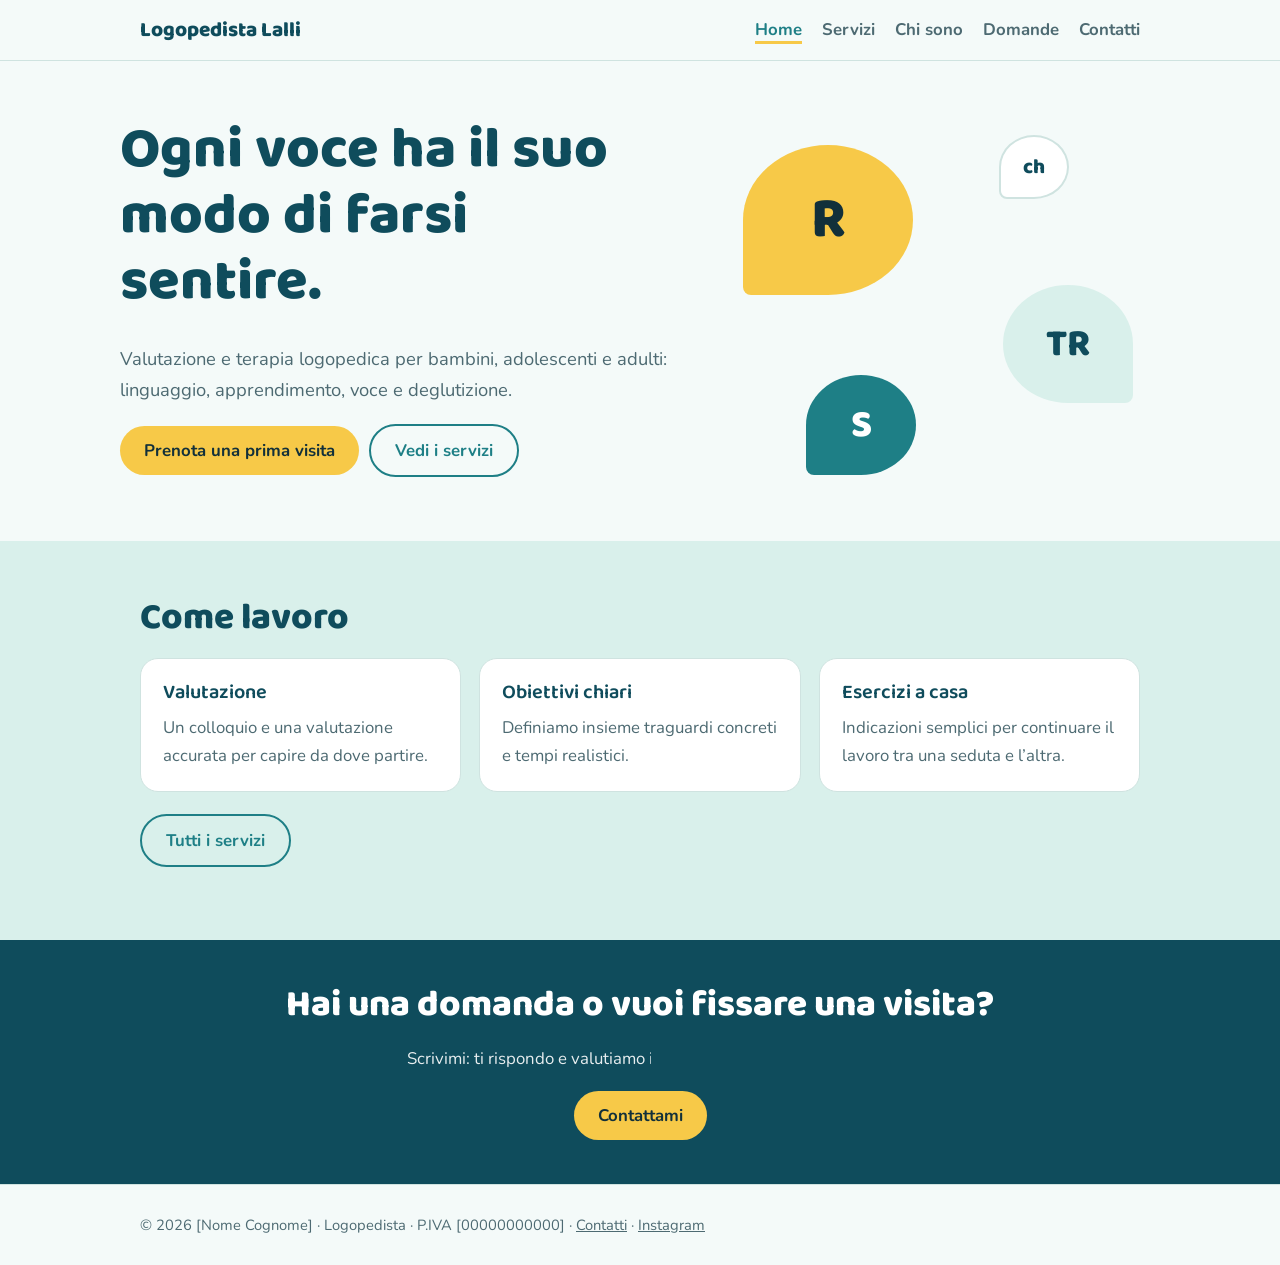
==== index.html @ b31ea527 "Add files via upload" ====
<!DOCTYPE html>
<html lang="it">
<head>
<meta charset="utf-8">
<meta name="viewport" content="width=device-width, initial-scale=1, viewport-fit=cover">
<title>Home · Logopedista Lalli</title>
<meta name="description" content="Studio di logopedia per bambini e adulti.">
<link rel="stylesheet" href="https://fonts.googleapis.com/css2?family=Baloo+2:wght@600;800&family=Nunito:wght@400;600;700&display=swap">
<link rel="stylesheet" href="style.css">
</head>
<body>
<header>
  <div class="wrap">
    <nav aria-label="Principale">
      <a class="logo" href="index.html">Logopedista Lalli</a>
      <button class="menu" id="menuBtn" aria-expanded="false" aria-controls="menu">Menu</button>
      <ul id="menu"><li><a href="index.html" class="active" aria-current="page">Home</a></li><li><a href="servizi.html">Servizi</a></li><li><a href="chi-sono.html">Chi sono</a></li><li><a href="faq.html">Domande</a></li><li><a href="contatti.html">Contatti</a></li></ul>
    </nav>
  </div>
</header>
<main>
<div class="wrap hero">
  <div>
    <h1>Ogni voce ha il suo modo di farsi sentire.</h1>
    <p class="lead">Valutazione e terapia logopedica per bambini, adolescenti e adulti: linguaggio, apprendimento, voce e deglutizione.</p>
    <p><a class="btn" href="contatti.html">Prenota una prima visita</a><a class="btn ghost" href="servizi.html">Vedi i servizi</a></p>
  </div>
  <div class="bubbles" aria-hidden="true"><div class="b b1">R</div><div class="b b2">TR</div><div class="b b3">S</div><div class="b b4">ch</div></div>
</div>
<section class="alt"><div class="wrap">
  <h2>Come lavoro</h2>
  <div class="grid">
    <article class="card"><h3>Valutazione</h3><p>Un colloquio e una valutazione accurata per capire da dove partire.</p></article>
    <article class="card"><h3>Obiettivi chiari</h3><p>Definiamo insieme traguardi concreti e tempi realistici.</p></article>
    <article class="card"><h3>Esercizi a casa</h3><p>Indicazioni semplici per continuare il lavoro tra una seduta e l’altra.</p></article>
  </div>
  <p style="margin-top:22px"><a class="btn ghost" style="margin-left:0" href="servizi.html">Tutti i servizi</a></p>
</div></section>
<section class="cta-band"><div class="wrap"><h2>Hai una domanda o vuoi fissare una visita?</h2><p>Scrivimi: ti rispondo e valutiamo insieme il percorso più adatto.</p><a class="btn" href="contatti.html">Contattami</a></div></section>
</main>
<footer><div class="wrap">© <span id="y"></span> [Nome Cognome] · Logopedista · P.IVA [00000000000] · <a href="contatti.html">Contatti</a> · <a href="https://www.instagram.com/logopedistalalli/" target="_blank" rel="noopener">Instagram</a></div></footer>
<script src="script.js" defer></script>
</body>
</html>
---- style.css ----
:root{
  --bg:#F4FAF9; --surface:#FFFFFF; --ink:#12303A; --muted:#4D6A72;
  --teal:#1E7F86; --teal-d:#0F4C5C; --sun:#F7C948; --mint:#D9F0EB; --line:#CFE3E0;
  --head:"Baloo 2","Trebuchet MS",sans-serif; --body:"Nunito","Segoe UI",sans-serif;
  box-sizing:border-box; padding-top:env(safe-area-inset-top,0px); padding-bottom:env(safe-area-inset-bottom,0px);
}
@media (prefers-color-scheme:dark){
  :root:not([data-theme="light"]){--bg:#0D2228;--surface:#143039;--ink:#E8F4F2;--muted:#9FBDC0;--teal:#5CC4C9;--teal-d:#E8F4F2;--mint:#17414A;--line:#245059}
}
:root[data-theme="dark"]{--bg:#0D2228;--surface:#143039;--ink:#E8F4F2;--muted:#9FBDC0;--teal:#5CC4C9;--teal-d:#E8F4F2;--mint:#17414A;--line:#245059}
*{box-sizing:border-box}
html{scroll-behavior:smooth;scroll-padding-top:70px}
body{margin:0;background:var(--bg);color:var(--ink);font:400 1.05rem/1.65 var(--body)}
a{color:inherit}
:focus-visible{outline:3px solid var(--sun);outline-offset:3px}
.wrap{max-width:1040px;margin:0 auto;padding:0 20px}
header{position:sticky;top:0;z-index:5;background:var(--bg);border-bottom:1px solid var(--line)}
nav{display:flex;align-items:center;justify-content:space-between;gap:12px;min-height:60px}
.logo{font:800 1.3rem var(--head);text-decoration:none;color:var(--teal-d)}
nav ul{display:flex;gap:20px;list-style:none;margin:0;padding:0}
nav ul a{text-decoration:none;font-weight:700;color:var(--muted)}
nav ul a:hover{color:var(--teal)}
.menu{display:none;background:none;border:2px solid var(--line);border-radius:10px;color:var(--ink);padding:6px 12px;font:700 .95rem var(--body)}
.hero{padding:56px 0 48px;display:grid;grid-template-columns:1.1fr .9fr;gap:32px;align-items:center}
h1,h2,h3{font-family:var(--head);line-height:1.15;color:var(--teal-d);margin:0 0 .5em}
h1{font-size:clamp(2.2rem,5.5vw,3.6rem);font-weight:800}
h2{font-size:clamp(1.7rem,3.5vw,2.3rem);font-weight:800}
h3{font-size:1.25rem;font-weight:600}
.lead{color:var(--muted);font-size:1.15rem;max-width:34em}
.btn{display:inline-block;background:var(--sun);color:#12303A;font:700 1.05rem var(--body);padding:13px 24px;border-radius:999px;text-decoration:none;border:0;cursor:pointer}
.btn:hover{filter:brightness(.95)}
.btn.ghost{background:transparent;border:2px solid var(--teal);color:var(--teal);margin-left:10px}
.bubbles{position:relative;height:340px}
.b{position:absolute;display:grid;place-items:center;font:800 2.4rem var(--head);border-radius:50% 50% 50% 8px;color:var(--teal-d)}
.b1{width:170px;height:150px;background:var(--sun);top:10px;left:8%;color:#12303A;font-size:3.6rem;animation:pop .7s ease-out both}
.b2{width:130px;height:118px;background:var(--mint);top:150px;right:6%;border-radius:50% 50% 8px 50%}
.b3{width:110px;height:100px;background:var(--teal);color:#fff;bottom:0;left:22%}
.b4{width:70px;height:64px;background:var(--surface);border:2px solid var(--line);top:0;right:20%;font-size:1.3rem}
@keyframes pop{from{transform:scale(.4);opacity:0}to{transform:none;opacity:1}}
section{padding:56px 0}
.alt{background:var(--mint)}
.grid{display:grid;grid-template-columns:repeat(auto-fit,minmax(240px,1fr));gap:18px}
.card{background:var(--surface);border:1px solid var(--line);border-radius:18px;padding:22px}
.card p{margin:0;color:var(--muted)}
.about{display:grid;grid-template-columns:.8fr 1.2fr;gap:36px;align-items:center}
.photo{aspect-ratio:1;border-radius:24px;background:var(--surface);border:2px dashed var(--teal);display:grid;place-items:center;text-align:center;color:var(--muted);padding:20px}
details{background:var(--surface);border:1px solid var(--line);border-radius:14px;padding:14px 18px;margin-bottom:10px}
summary{cursor:pointer;font-weight:700}
details p{margin:.6em 0 0;color:var(--muted)}
.contact{display:grid;grid-template-columns:1fr 1fr;gap:36px}
form{display:grid;gap:12px}
label{font-weight:700;font-size:.95rem}
input,textarea,select{width:100%;font:inherit;color:var(--ink);background:var(--surface);border:2px solid var(--line);border-radius:12px;padding:11px 14px}
textarea{min-height:120px;resize:vertical}
.info p{margin:.2em 0 1em}
#msg{font-weight:700;color:var(--teal)}
footer{padding:28px 0;border-top:1px solid var(--line);color:var(--muted);font-size:.92rem}
@media (max-width:760px){
  .hero,.about,.contact{grid-template-columns:1fr}
  .bubbles{height:260px;order:-1}
  .menu{display:block}
  nav ul{display:none;position:absolute;top:60px;left:0;right:0;flex-direction:column;background:var(--bg);padding:14px 20px;border-bottom:1px solid var(--line)}
  nav ul.open{display:flex}
  .btn.ghost{margin:10px 0 0}
}
@media (prefers-reduced-motion:reduce){*{animation:none!important;scroll-behavior:auto!important}}

/* ---- Multipagina ---- */
nav ul a.active{color:var(--teal);border-bottom:3px solid var(--sun)}
.page-head{padding:48px 0 28px}
.page-head p{color:var(--muted);font-size:1.15rem;max-width:36em;margin:0}
.cta-band{background:var(--teal-d);color:#fff;text-align:center;padding:44px 0}
.cta-band h2{color:#fff}
.cta-band p{margin:0 0 18px;opacity:.9}
@media (prefers-color-scheme:dark){:root:not([data-theme="light"]) .cta-band{background:var(--mint)}:root:not([data-theme="light"]) .cta-band h2,:root:not([data-theme="light"]) .cta-band p{color:var(--ink)}}
.service{display:grid;grid-template-columns:200px 1fr;gap:24px;padding:26px 0;border-bottom:1px solid var(--line)}
.service:last-of-type{border-bottom:0}
.service h2{font-size:1.5rem;margin:0}
.service ul{margin:.6em 0 0;padding-left:1.2em;color:var(--muted)}
@media (max-width:760px){.service{grid-template-columns:1fr;gap:8px}}
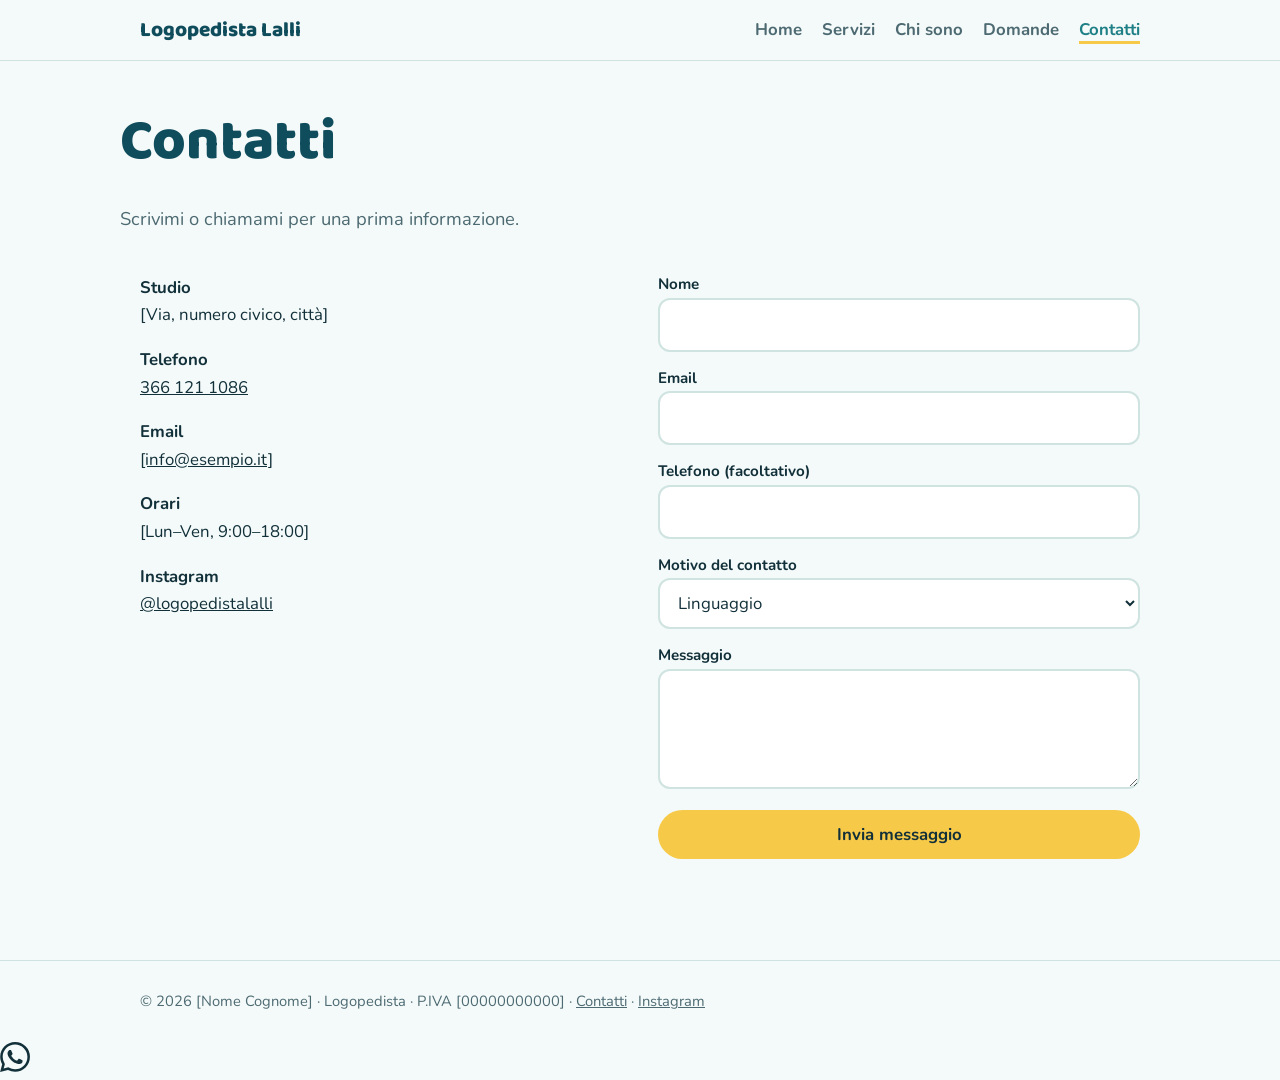
==== commit d11b7c2e: "Update index.html" ====
--- a/index.html
+++ b/index.html
@@ -3,8 +3,8 @@
 <head>
 <meta charset="utf-8">
 <meta name="viewport" content="width=device-width, initial-scale=1, viewport-fit=cover">
-<title>Home · Logopedista Lalli</title>
-<meta name="description" content="Studio di logopedia per bambini e adulti.">
+<title>Contatti · Logopedista Lalli</title>
+<meta name="description" content="Come contattare lo studio di logopedia.">
 <link rel="stylesheet" href="https://fonts.googleapis.com/css2?family=Baloo+2:wght@600;800&family=Nunito:wght@400;600;700&display=swap">
 <link rel="stylesheet" href="style.css">
 </head>
@@ -14,31 +14,38 @@
     <nav aria-label="Principale">
       <a class="logo" href="index.html">Logopedista Lalli</a>
       <button class="menu" id="menuBtn" aria-expanded="false" aria-controls="menu">Menu</button>
-      <ul id="menu"><li><a href="index.html" class="active" aria-current="page">Home</a></li><li><a href="servizi.html">Servizi</a></li><li><a href="chi-sono.html">Chi sono</a></li><li><a href="faq.html">Domande</a></li><li><a href="contatti.html">Contatti</a></li></ul>
+      <ul id="menu"><li><a href="index.html">Home</a></li><li><a href="servizi.html">Servizi</a></li><li><a href="chi-sono.html">Chi sono</a></li><li><a href="faq.html">Domande</a></li><li><a href="contatti.html" class="active" aria-current="page">Contatti</a></li></ul>
     </nav>
   </div>
 </header>
 <main>
-<div class="wrap hero">
-  <div>
-    <h1>Ogni voce ha il suo modo di farsi sentire.</h1>
-    <p class="lead">Valutazione e terapia logopedica per bambini, adolescenti e adulti: linguaggio, apprendimento, voce e deglutizione.</p>
-    <p><a class="btn" href="contatti.html">Prenota una prima visita</a><a class="btn ghost" href="servizi.html">Vedi i servizi</a></p>
+<div class="wrap page-head"><h1>Contatti</h1><p>Scrivimi o chiamami per una prima informazione.</p></div>
+<section style="padding-top:8px"><div class="wrap contact">
+  <div class="info">
+    <p><strong>Studio</strong><br>[Via, numero civico, città]</p>
+    <p><strong>Telefono</strong><br><a href="tel:+393661211086">366 121 1086</a></p>
+    <p><strong>Email</strong><br><a href="mailto:info@esempio.it">[info@esempio.it]</a></p>
+    <p><strong>Orari</strong><br>[Lun–Ven, 9:00–18:00]</p>
+    <p><strong>Instagram</strong><br><a href="https://www.instagram.com/logopedistalalli/" target="_blank" rel="noopener">@logopedistalalli</a></p>
   </div>
-  <div class="bubbles" aria-hidden="true"><div class="b b1">R</div><div class="b b2">TR</div><div class="b b3">S</div><div class="b b4">ch</div></div>
-</div>
-<section class="alt"><div class="wrap">
-  <h2>Come lavoro</h2>
-  <div class="grid">
-    <article class="card"><h3>Valutazione</h3><p>Un colloquio e una valutazione accurata per capire da dove partire.</p></article>
-    <article class="card"><h3>Obiettivi chiari</h3><p>Definiamo insieme traguardi concreti e tempi realistici.</p></article>
-    <article class="card"><h3>Esercizi a casa</h3><p>Indicazioni semplici per continuare il lavoro tra una seduta e l’altra.</p></article>
-  </div>
-  <p style="margin-top:22px"><a class="btn ghost" style="margin-left:0" href="servizi.html">Tutti i servizi</a></p>
+  <form id="form" action="https://formsubmit.co/ajax/info@esempio.it" method="POST" novalidate>
+    <input type="hidden" name="_subject" value="Nuovo messaggio dal sito">
+    <input type="hidden" name="_captcha" value="false">
+    <input type="hidden" name="_template" value="table">
+    <input type="text" name="_honey" style="display:none" tabindex="-1" autocomplete="off">
+    <div><label for="nome">Nome</label><input id="nome" name="nome" required autocomplete="name"></div>
+    <div><label for="mail">Email</label><input id="mail" name="email" type="email" required autocomplete="email"></div>
+    <div><label for="telefono">Telefono (facoltativo)</label><input id="telefono" name="telefono" type="tel" autocomplete="tel"></div>
+    <div><label for="tema">Motivo del contatto</label><select id="tema" name="motivo"><option>Linguaggio</option><option>Apprendimento</option><option>Voce</option><option>Deglutizione</option><option>Altro</option></select></div>
+    <div><label for="testo">Messaggio</label><textarea id="testo" name="messaggio" required></textarea></div>
+    <button class="btn" type="submit">Invia messaggio</button>
+    <p id="msg" role="status"></p>
+  </form>
 </div></section>
-<section class="cta-band"><div class="wrap"><h2>Hai una domanda o vuoi fissare una visita?</h2><p>Scrivimi: ti rispondo e valutiamo insieme il percorso più adatto.</p><a class="btn" href="contatti.html">Contattami</a></div></section>
+
 </main>
 <footer><div class="wrap">© <span id="y"></span> [Nome Cognome] · Logopedista · P.IVA [00000000000] · <a href="contatti.html">Contatti</a> · <a href="https://www.instagram.com/logopedistalalli/" target="_blank" rel="noopener">Instagram</a></div></footer>
+<a class="wa-float" href="https://wa.me/393661211086?text=Buongiorno%2C%20vorrei%20avere%20informazioni%20e%20fissare%20una%20prima%20visita%20logopedica.%20Grazie." target="_blank" rel="noopener" aria-label="Scrivimi su WhatsApp"><svg viewBox="0 0 24 24" width="30" height="30" aria-hidden="true" fill="currentColor"><path d="M17.472 14.382c-.297-.149-1.758-.867-2.03-.967-.273-.099-.471-.148-.67.15-.197.297-.767.966-.94 1.164-.173.199-.347.223-.644.075-.297-.15-1.255-.463-2.39-1.475-.883-.788-1.48-1.761-1.653-2.059-.173-.297-.018-.458.13-.606.134-.133.298-.347.446-.52.149-.174.198-.298.298-.497.099-.198.05-.371-.025-.52-.075-.149-.669-1.612-.916-2.207-.242-.579-.487-.5-.669-.51-.173-.008-.371-.01-.57-.01-.198 0-.52.074-.792.372-.272.297-1.04 1.016-1.04 2.479 0 1.462 1.065 2.875 1.213 3.074.149.198 2.096 3.2 5.077 4.487.709.306 1.262.489 1.694.625.712.227 1.36.195 1.871.118.571-.085 1.758-.719 2.006-1.413.248-.694.248-1.289.173-1.413-.074-.124-.272-.198-.57-.347m-5.421 7.403h-.004a9.87 9.87 0 01-5.031-1.378l-.361-.214-3.741.982.998-3.648-.235-.374a9.86 9.86 0 01-1.51-5.26c.001-5.45 4.436-9.884 9.888-9.884 2.64 0 5.122 1.03 6.988 2.898a9.825 9.825 0 012.893 6.994c-.003 5.45-4.437 9.884-9.885 9.884m8.413-18.297A11.815 11.815 0 0012.05 0C5.495 0 .16 5.335.157 11.892c0 2.096.547 4.142 1.588 5.945L.057 24l6.305-1.654a11.882 11.882 0 005.683 1.448h.005c6.554 0 11.89-5.335 11.893-11.893a11.821 11.821 0 00-3.48-8.413Z"/></svg></a>
 <script src="script.js" defer></script>
 </body>
 </html>
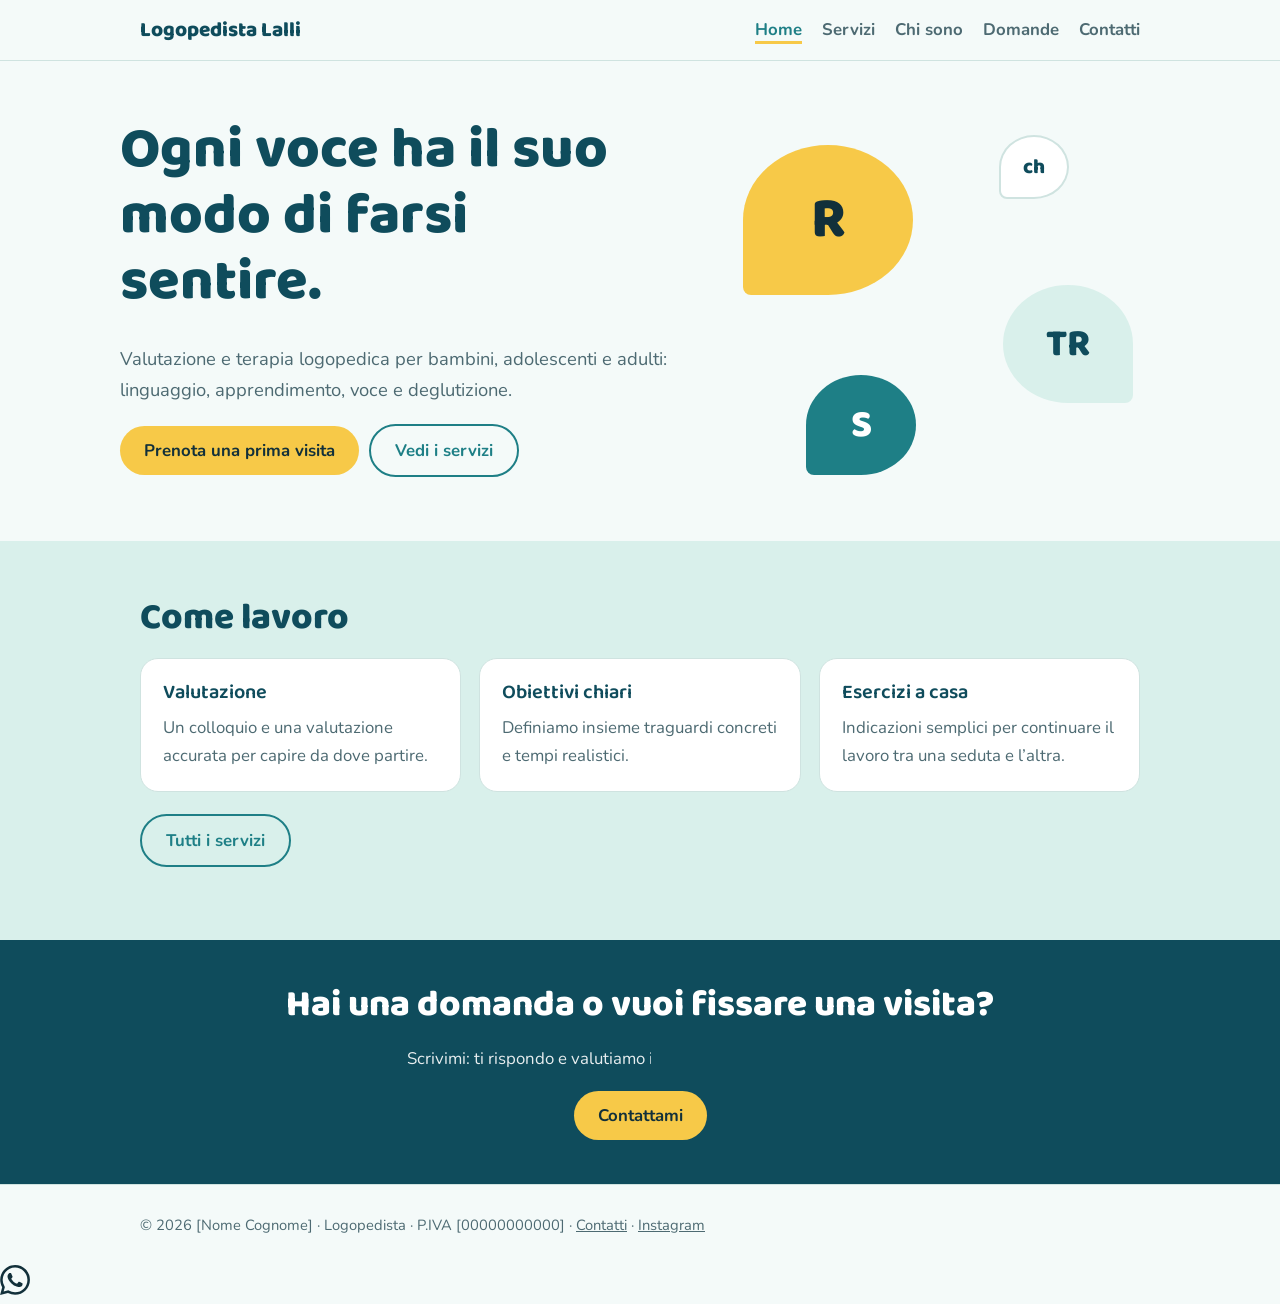
==== commit 9bbbcea2: "Update index.html" ====
--- a/index.html
+++ b/index.html
@@ -3,8 +3,8 @@
 <head>
 <meta charset="utf-8">
 <meta name="viewport" content="width=device-width, initial-scale=1, viewport-fit=cover">
-<title>Contatti · Logopedista Lalli</title>
-<meta name="description" content="Come contattare lo studio di logopedia.">
+<title>Home · Logopedista Lalli</title>
+<meta name="description" content="Studio di logopedia per bambini e adulti.">
 <link rel="stylesheet" href="https://fonts.googleapis.com/css2?family=Baloo+2:wght@600;800&family=Nunito:wght@400;600;700&display=swap">
 <link rel="stylesheet" href="style.css">
 </head>
@@ -14,35 +14,29 @@
     <nav aria-label="Principale">
       <a class="logo" href="index.html">Logopedista Lalli</a>
       <button class="menu" id="menuBtn" aria-expanded="false" aria-controls="menu">Menu</button>
-      <ul id="menu"><li><a href="index.html">Home</a></li><li><a href="servizi.html">Servizi</a></li><li><a href="chi-sono.html">Chi sono</a></li><li><a href="faq.html">Domande</a></li><li><a href="contatti.html" class="active" aria-current="page">Contatti</a></li></ul>
+      <ul id="menu"><li><a href="index.html" class="active" aria-current="page">Home</a></li><li><a href="servizi.html">Servizi</a></li><li><a href="chi-sono.html">Chi sono</a></li><li><a href="faq.html">Domande</a></li><li><a href="contatti.html">Contatti</a></li></ul>
     </nav>
   </div>
 </header>
 <main>
-<div class="wrap page-head"><h1>Contatti</h1><p>Scrivimi o chiamami per una prima informazione.</p></div>
-<section style="padding-top:8px"><div class="wrap contact">
-  <div class="info">
-    <p><strong>Studio</strong><br>[Via, numero civico, città]</p>
-    <p><strong>Telefono</strong><br><a href="tel:+393661211086">366 121 1086</a></p>
-    <p><strong>Email</strong><br><a href="mailto:info@esempio.it">[info@esempio.it]</a></p>
-    <p><strong>Orari</strong><br>[Lun–Ven, 9:00–18:00]</p>
-    <p><strong>Instagram</strong><br><a href="https://www.instagram.com/logopedistalalli/" target="_blank" rel="noopener">@logopedistalalli</a></p>
+<div class="wrap hero">
+  <div>
+    <h1>Ogni voce ha il suo modo di farsi sentire.</h1>
+    <p class="lead">Valutazione e terapia logopedica per bambini, adolescenti e adulti: linguaggio, apprendimento, voce e deglutizione.</p>
+    <p><a class="btn" href="contatti.html">Prenota una prima visita</a><a class="btn ghost" href="servizi.html">Vedi i servizi</a></p>
   </div>
-  <form id="form" action="https://formsubmit.co/ajax/info@esempio.it" method="POST" novalidate>
-    <input type="hidden" name="_subject" value="Nuovo messaggio dal sito">
-    <input type="hidden" name="_captcha" value="false">
-    <input type="hidden" name="_template" value="table">
-    <input type="text" name="_honey" style="display:none" tabindex="-1" autocomplete="off">
-    <div><label for="nome">Nome</label><input id="nome" name="nome" required autocomplete="name"></div>
-    <div><label for="mail">Email</label><input id="mail" name="email" type="email" required autocomplete="email"></div>
-    <div><label for="telefono">Telefono (facoltativo)</label><input id="telefono" name="telefono" type="tel" autocomplete="tel"></div>
-    <div><label for="tema">Motivo del contatto</label><select id="tema" name="motivo"><option>Linguaggio</option><option>Apprendimento</option><option>Voce</option><option>Deglutizione</option><option>Altro</option></select></div>
-    <div><label for="testo">Messaggio</label><textarea id="testo" name="messaggio" required></textarea></div>
-    <button class="btn" type="submit">Invia messaggio</button>
-    <p id="msg" role="status"></p>
-  </form>
+  <div class="bubbles" aria-hidden="true"><div class="b b1">R</div><div class="b b2">TR</div><div class="b b3">S</div><div class="b b4">ch</div></div>
+</div>
+<section class="alt"><div class="wrap">
+  <h2>Come lavoro</h2>
+  <div class="grid">
+    <article class="card"><h3>Valutazione</h3><p>Un colloquio e una valutazione accurata per capire da dove partire.</p></article>
+    <article class="card"><h3>Obiettivi chiari</h3><p>Definiamo insieme traguardi concreti e tempi realistici.</p></article>
+    <article class="card"><h3>Esercizi a casa</h3><p>Indicazioni semplici per continuare il lavoro tra una seduta e l’altra.</p></article>
+  </div>
+  <p style="margin-top:22px"><a class="btn ghost" style="margin-left:0" href="servizi.html">Tutti i servizi</a></p>
 </div></section>
-
+<section class="cta-band"><div class="wrap"><h2>Hai una domanda o vuoi fissare una visita?</h2><p>Scrivimi: ti rispondo e valutiamo insieme il percorso più adatto.</p><a class="btn" href="contatti.html">Contattami</a></div></section>
 </main>
 <footer><div class="wrap">© <span id="y"></span> [Nome Cognome] · Logopedista · P.IVA [00000000000] · <a href="contatti.html">Contatti</a> · <a href="https://www.instagram.com/logopedistalalli/" target="_blank" rel="noopener">Instagram</a></div></footer>
 <a class="wa-float" href="https://wa.me/393661211086?text=Buongiorno%2C%20vorrei%20avere%20informazioni%20e%20fissare%20una%20prima%20visita%20logopedica.%20Grazie." target="_blank" rel="noopener" aria-label="Scrivimi su WhatsApp"><svg viewBox="0 0 24 24" width="30" height="30" aria-hidden="true" fill="currentColor"><path d="M17.472 14.382c-.297-.149-1.758-.867-2.03-.967-.273-.099-.471-.148-.67.15-.197.297-.767.966-.94 1.164-.173.199-.347.223-.644.075-.297-.15-1.255-.463-2.39-1.475-.883-.788-1.48-1.761-1.653-2.059-.173-.297-.018-.458.13-.606.134-.133.298-.347.446-.52.149-.174.198-.298.298-.497.099-.198.05-.371-.025-.52-.075-.149-.669-1.612-.916-2.207-.242-.579-.487-.5-.669-.51-.173-.008-.371-.01-.57-.01-.198 0-.52.074-.792.372-.272.297-1.04 1.016-1.04 2.479 0 1.462 1.065 2.875 1.213 3.074.149.198 2.096 3.2 5.077 4.487.709.306 1.262.489 1.694.625.712.227 1.36.195 1.871.118.571-.085 1.758-.719 2.006-1.413.248-.694.248-1.289.173-1.413-.074-.124-.272-.198-.57-.347m-5.421 7.403h-.004a9.87 9.87 0 01-5.031-1.378l-.361-.214-3.741.982.998-3.648-.235-.374a9.86 9.86 0 01-1.51-5.26c.001-5.45 4.436-9.884 9.888-9.884 2.64 0 5.122 1.03 6.988 2.898a9.825 9.825 0 012.893 6.994c-.003 5.45-4.437 9.884-9.885 9.884m8.413-18.297A11.815 11.815 0 0012.05 0C5.495 0 .16 5.335.157 11.892c0 2.096.547 4.142 1.588 5.945L.057 24l6.305-1.654a11.882 11.882 0 005.683 1.448h.005c6.554 0 11.89-5.335 11.893-11.893a11.821 11.821 0 00-3.48-8.413Z"/></svg></a>
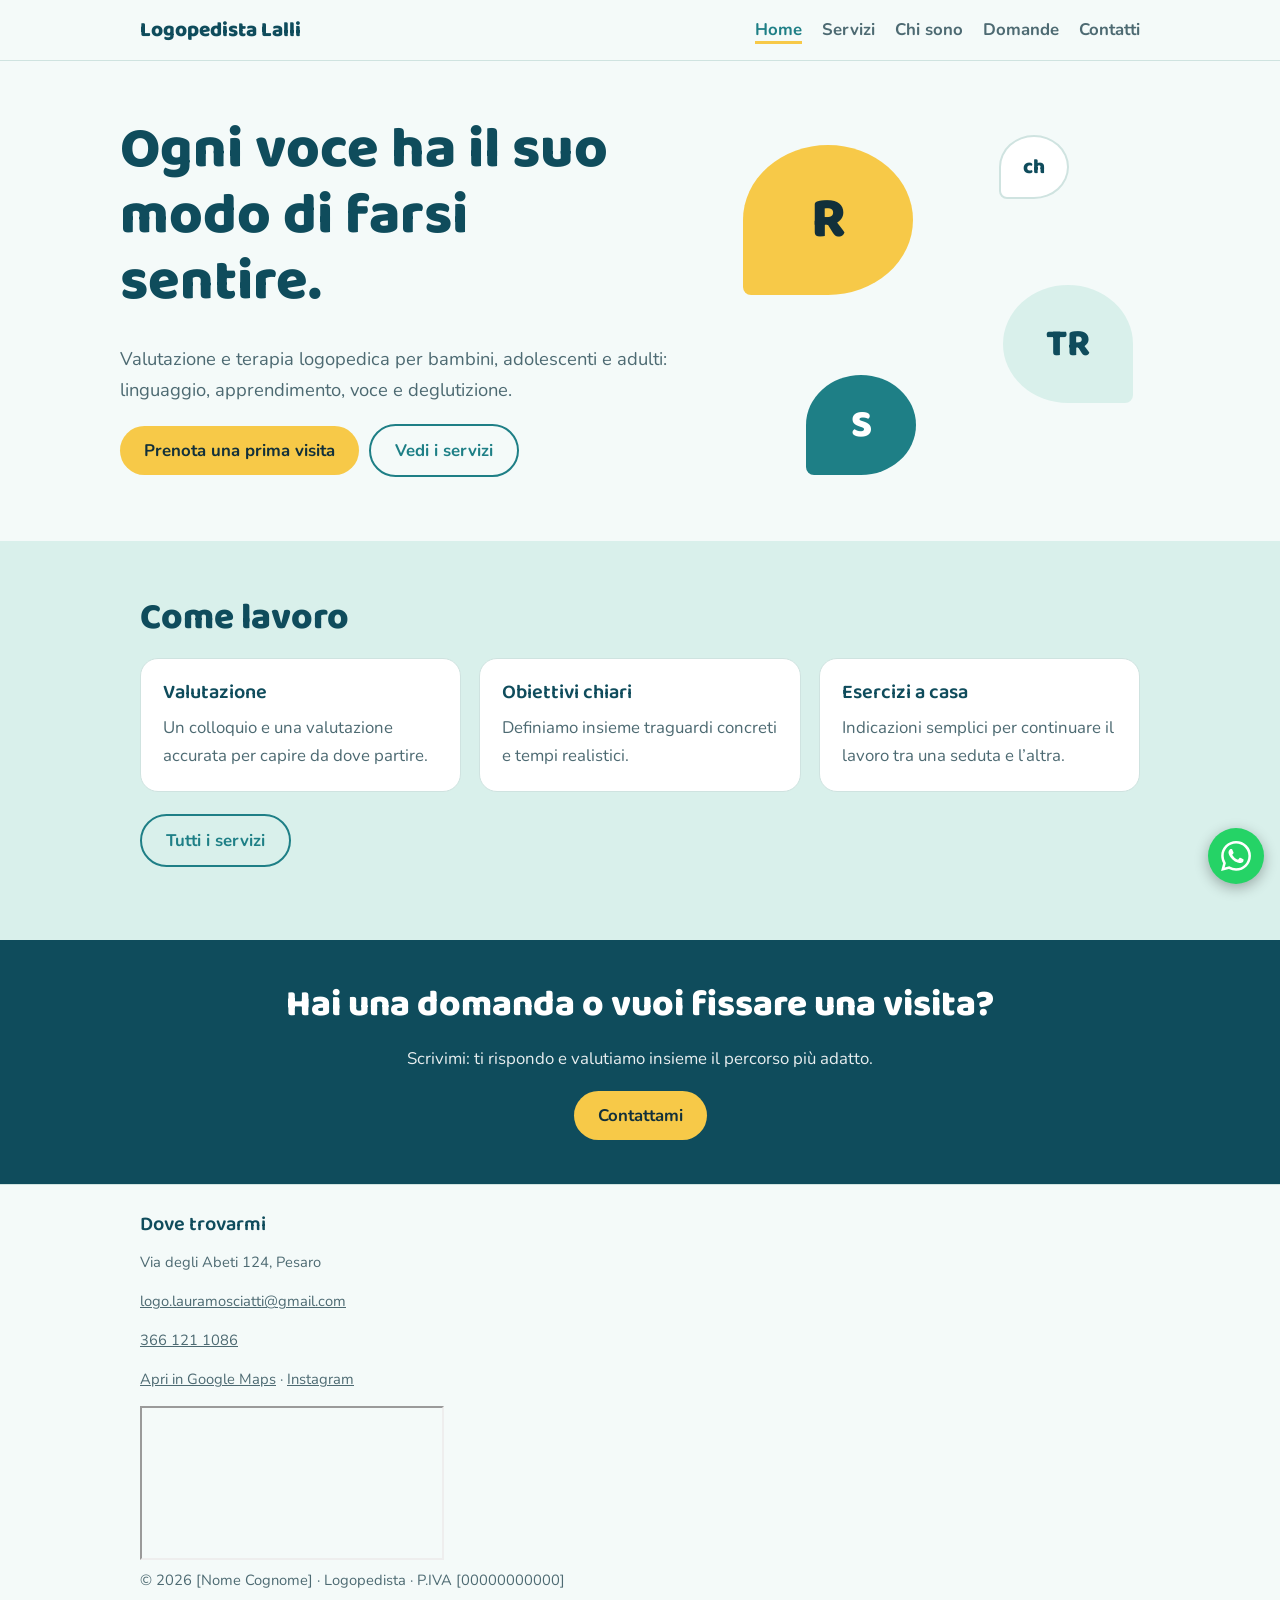
==== commit a6c52128: "Update index.html" ====
--- a/index.html
+++ b/index.html
@@ -38,7 +38,21 @@
 </div></section>
 <section class="cta-band"><div class="wrap"><h2>Hai una domanda o vuoi fissare una visita?</h2><p>Scrivimi: ti rispondo e valutiamo insieme il percorso più adatto.</p><a class="btn" href="contatti.html">Contattami</a></div></section>
 </main>
-<footer><div class="wrap">© <span id="y"></span> [Nome Cognome] · Logopedista · P.IVA [00000000000] · <a href="contatti.html">Contatti</a> · <a href="https://www.instagram.com/logopedistalalli/" target="_blank" rel="noopener">Instagram</a></div></footer>
+<footer>
+  <div class="wrap">
+    <div class="foot">
+      <div>
+        <h3>Dove trovarmi</h3>
+        <p>Via degli Abeti 124, Pesaro</p>
+        <p><a href="mailto:logo.lauramosciatti@gmail.com">logo.lauramosciatti@gmail.com</a></p>
+        <p><a href="tel:+393661211086">366 121 1086</a></p>
+        <p><a href="https://www.google.com/maps/search/?api=1&amp;query=Via+degli+Abeti+124+Pesaro" target="_blank" rel="noopener">Apri in Google Maps</a> · <a href="https://www.instagram.com/logopedistalalli/" target="_blank" rel="noopener">Instagram</a></p>
+      </div>
+      <iframe title="Mappa: Via degli Abeti 124, Pesaro" src="https://www.google.com/maps?q=Via+degli+Abeti+124,+Pesaro&amp;output=embed" loading="lazy" referrerpolicy="no-referrer-when-downgrade" allowfullscreen></iframe>
+    </div>
+    <div class="foot-bottom">© <span id="y"></span> [Nome Cognome] · Logopedista · P.IVA [00000000000]</div>
+  </div>
+</footer>
 <a class="wa-float" href="https://wa.me/393661211086?text=Buongiorno%2C%20vorrei%20avere%20informazioni%20e%20fissare%20una%20prima%20visita%20logopedica.%20Grazie." target="_blank" rel="noopener" aria-label="Scrivimi su WhatsApp"><svg viewBox="0 0 24 24" width="30" height="30" aria-hidden="true" fill="currentColor"><path d="M17.472 14.382c-.297-.149-1.758-.867-2.03-.967-.273-.099-.471-.148-.67.15-.197.297-.767.966-.94 1.164-.173.199-.347.223-.644.075-.297-.15-1.255-.463-2.39-1.475-.883-.788-1.48-1.761-1.653-2.059-.173-.297-.018-.458.13-.606.134-.133.298-.347.446-.52.149-.174.198-.298.298-.497.099-.198.05-.371-.025-.52-.075-.149-.669-1.612-.916-2.207-.242-.579-.487-.5-.669-.51-.173-.008-.371-.01-.57-.01-.198 0-.52.074-.792.372-.272.297-1.04 1.016-1.04 2.479 0 1.462 1.065 2.875 1.213 3.074.149.198 2.096 3.2 5.077 4.487.709.306 1.262.489 1.694.625.712.227 1.36.195 1.871.118.571-.085 1.758-.719 2.006-1.413.248-.694.248-1.289.173-1.413-.074-.124-.272-.198-.57-.347m-5.421 7.403h-.004a9.87 9.87 0 01-5.031-1.378l-.361-.214-3.741.982.998-3.648-.235-.374a9.86 9.86 0 01-1.51-5.26c.001-5.45 4.436-9.884 9.888-9.884 2.64 0 5.122 1.03 6.988 2.898a9.825 9.825 0 012.893 6.994c-.003 5.45-4.437 9.884-9.885 9.884m8.413-18.297A11.815 11.815 0 0012.05 0C5.495 0 .16 5.335.157 11.892c0 2.096.547 4.142 1.588 5.945L.057 24l6.305-1.654a11.882 11.882 0 005.683 1.448h.005c6.554 0 11.89-5.335 11.893-11.893a11.821 11.821 0 00-3.48-8.413Z"/></svg></a>
 <script src="script.js" defer></script>
 </body>
--- a/style.css
+++ b/style.css
@@ -67,7 +67,7 @@
 
 /* ---- Multipagina ---- */
 nav ul a.active{color:var(--teal);border-bottom:3px solid var(--sun)}
-.page-head{padding:48px 0 28px}
+.page-head{padding-top:48px;padding-bottom:28px}
 .page-head p{color:var(--muted);font-size:1.15rem;max-width:36em;margin:0}
 .cta-band{background:var(--teal-d);color:#fff;text-align:center;padding:44px 0}
 .cta-band h2{color:#fff}
@@ -78,3 +78,41 @@
 .service h2{font-size:1.5rem;margin:0}
 .service ul{margin:.6em 0 0;padding-left:1.2em;color:var(--muted)}
 @media (max-width:760px){.service{grid-template-columns:1fr;gap:8px}}
+
+/* ---- Pulsante WhatsApp fisso ---- */
+.wa-float{position:fixed;right:18px;bottom:calc(18px + env(safe-area-inset-bottom,0px));z-index:20;width:58px;height:58px;border-radius:50%;background:#25D366;color:#fff;display:grid;place-items:center;box-shadow:0 4px 14px rgba(0,0,0,.3);text-decoration:none;animation:waPulse 2.4s infinite}
+.wa-float:hover{background:#1ebe5b}
+@keyframes waPulse{0%{box-shadow:0 4px 14px rgba(0,0,0,.3),0 0 0 0 rgba(37,211,102,.55)}70%{box-shadow:0 4px 14px rgba(0,0,0,.3),0 0 0 16px rgba(37,211,102,0)}100%{box-shadow:0 4px 14px rgba(0,0,0,.3),0 0 0 0 rgba(37,211,102,0)}}
+
+.wa-float.wa-follow{bottom:auto}
+
+/* ---- Ottimizzazione smartphone ---- */
+html,body{overflow-x:hidden}
+img,svg{max-width:100%}
+@media (max-width:760px){
+  body{font-size:1rem}
+  .wrap{padding:0 16px}
+  .hero{padding:28px 0 24px;gap:18px}
+  .bubbles{height:200px}
+  .b1{width:120px;height:106px;font-size:2.6rem}
+  .b2{width:92px;height:84px;top:104px;font-size:1.8rem}
+  .b3{width:80px;height:72px;font-size:1.8rem}
+  .b4{width:54px;height:50px}
+  section{padding:36px 0}
+  .page-head{padding-top:28px;padding-bottom:16px}
+  .page-head p,.lead{font-size:1.05rem}
+  .btn{display:block;text-align:center;width:100%;padding:14px 20px}
+  .btn.ghost{margin:10px 0 0}
+  nav ul a{display:block;padding:10px 0;font-size:1.1rem}
+  .menu{padding:10px 16px}
+  .card{padding:18px}
+  .photo{max-width:320px;margin:0 auto}
+  input,textarea,select{font-size:16px}
+  .cta-band{padding:32px 0}
+  footer{padding-bottom:84px}
+}
+@media (max-width:480px){
+  h1{font-size:2rem}
+  .wa-float{width:52px;height:52px;right:12px}
+  .wa-float svg{width:26px;height:26px}
+}
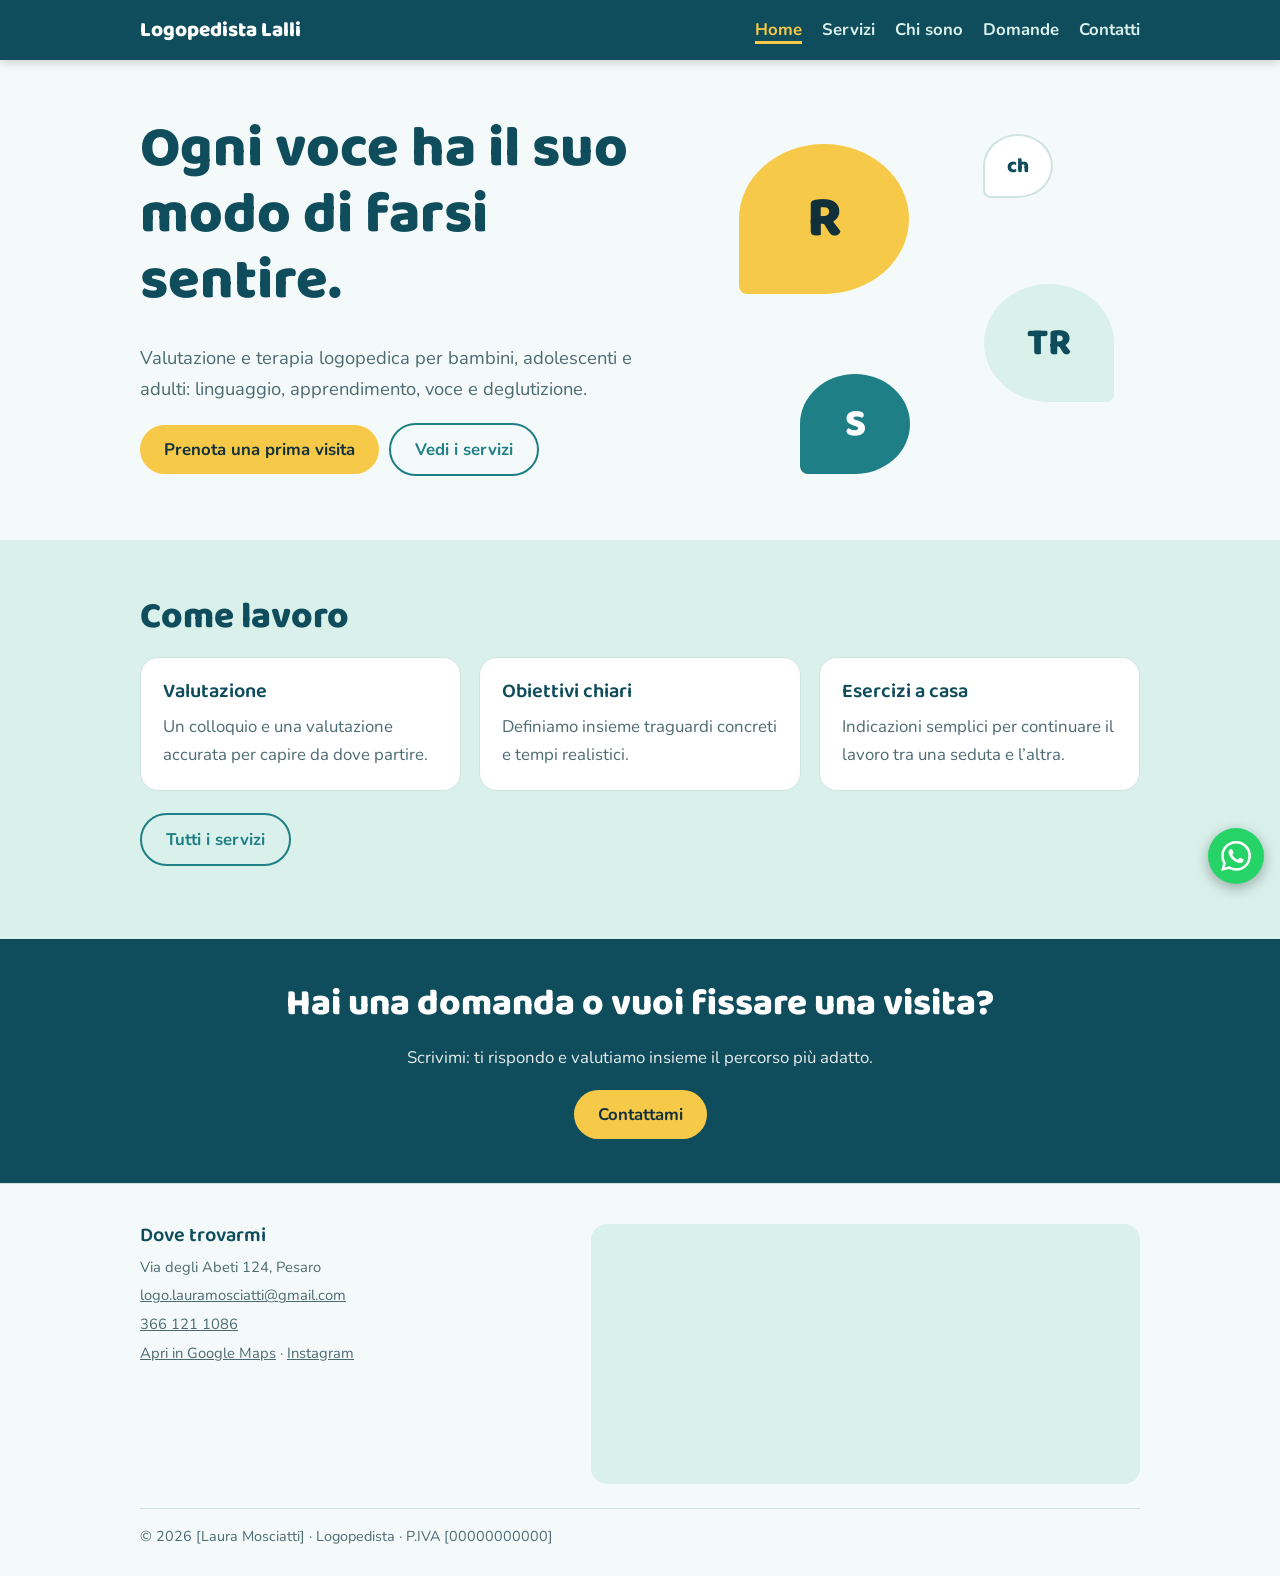
==== commit a3066be6: "Update index.html" ====
--- a/index.html
+++ b/index.html
@@ -50,7 +50,7 @@
       </div>
       <iframe title="Mappa: Via degli Abeti 124, Pesaro" src="https://www.google.com/maps?q=Via+degli+Abeti+124,+Pesaro&amp;output=embed" loading="lazy" referrerpolicy="no-referrer-when-downgrade" allowfullscreen></iframe>
     </div>
-    <div class="foot-bottom">© <span id="y"></span> [Nome Cognome] · Logopedista · P.IVA [00000000000]</div>
+    <div class="foot-bottom">© <span id="y"></span> [Laura Mosciatti] · Logopedista · P.IVA [00000000000]</div>
   </div>
 </footer>
 <a class="wa-float" href="https://wa.me/393661211086?text=Buongiorno%2C%20vorrei%20avere%20informazioni%20e%20fissare%20una%20prima%20visita%20logopedica.%20Grazie." target="_blank" rel="noopener" aria-label="Scrivimi su WhatsApp"><svg viewBox="0 0 24 24" width="30" height="30" aria-hidden="true" fill="currentColor"><path d="M17.472 14.382c-.297-.149-1.758-.867-2.03-.967-.273-.099-.471-.148-.67.15-.197.297-.767.966-.94 1.164-.173.199-.347.223-.644.075-.297-.15-1.255-.463-2.39-1.475-.883-.788-1.48-1.761-1.653-2.059-.173-.297-.018-.458.13-.606.134-.133.298-.347.446-.52.149-.174.198-.298.298-.497.099-.198.05-.371-.025-.52-.075-.149-.669-1.612-.916-2.207-.242-.579-.487-.5-.669-.51-.173-.008-.371-.01-.57-.01-.198 0-.52.074-.792.372-.272.297-1.04 1.016-1.04 2.479 0 1.462 1.065 2.875 1.213 3.074.149.198 2.096 3.2 5.077 4.487.709.306 1.262.489 1.694.625.712.227 1.36.195 1.871.118.571-.085 1.758-.719 2.006-1.413.248-.694.248-1.289.173-1.413-.074-.124-.272-.198-.57-.347m-5.421 7.403h-.004a9.87 9.87 0 01-5.031-1.378l-.361-.214-3.741.982.998-3.648-.235-.374a9.86 9.86 0 01-1.51-5.26c.001-5.45 4.436-9.884 9.888-9.884 2.64 0 5.122 1.03 6.988 2.898a9.825 9.825 0 012.893 6.994c-.003 5.45-4.437 9.884-9.885 9.884m8.413-18.297A11.815 11.815 0 0012.05 0C5.495 0 .16 5.335.157 11.892c0 2.096.547 4.142 1.588 5.945L.057 24l6.305-1.654a11.882 11.882 0 005.683 1.448h.005c6.554 0 11.89-5.335 11.893-11.893a11.821 11.821 0 00-3.48-8.413Z"/></svg></a>
--- a/style.css
+++ b/style.css
@@ -21,7 +21,7 @@
 nav ul a{text-decoration:none;font-weight:700;color:var(--muted)}
 nav ul a:hover{color:var(--teal)}
 .menu{display:none;background:none;border:2px solid var(--line);border-radius:10px;color:var(--ink);padding:6px 12px;font:700 .95rem var(--body)}
-.hero{padding:56px 0 48px;display:grid;grid-template-columns:1.1fr .9fr;gap:32px;align-items:center}
+.hero{padding-top:56px;padding-bottom:48px;display:grid;grid-template-columns:1.1fr .9fr;gap:32px;align-items:center}
 h1,h2,h3{font-family:var(--head);line-height:1.15;color:var(--teal-d);margin:0 0 .5em}
 h1{font-size:clamp(2.2rem,5.5vw,3.6rem);font-weight:800}
 h2{font-size:clamp(1.7rem,3.5vw,2.3rem);font-weight:800}
@@ -92,7 +92,7 @@
 @media (max-width:760px){
   body{font-size:1rem}
   .wrap{padding:0 16px}
-  .hero{padding:28px 0 24px;gap:18px}
+  .hero{padding-top:28px;padding-bottom:24px;gap:18px}
   .bubbles{height:200px}
   .b1{width:120px;height:106px;font-size:2.6rem}
   .b2{width:92px;height:84px;top:104px;font-size:1.8rem}
@@ -116,3 +116,25 @@
   .wa-float{width:52px;height:52px;right:12px}
   .wa-float svg{width:26px;height:26px}
 }
+
+/* ---- Header colorato ---- */
+header{background:#0F4C5C;border-bottom:0;box-shadow:0 2px 10px rgba(0,0,0,.18)}
+.logo{color:#fff}
+nav ul a{color:#D9F0EB}
+nav ul a:hover{color:#fff}
+nav ul a.active{color:#F7C948;border-bottom-color:#F7C948}
+.menu{color:#fff;border-color:rgba(255,255,255,.45)}
+@media (max-width:760px){
+  nav ul{background:#0F4C5C;border-bottom:0;box-shadow:0 8px 14px rgba(0,0,0,.2)}
+  nav ul a,nav ul a:hover{color:#fff}
+  nav ul a.active{color:#F7C948}
+}
+
+/* ---- Footer con mappa ---- */
+footer{padding:40px 0 28px}
+.foot{display:grid;grid-template-columns:1fr 1.3fr;gap:28px;align-items:start}
+.foot h3{margin-bottom:.4em}
+.foot p{margin:.3em 0}
+.foot iframe{width:100%;height:260px;border:0;border-radius:16px;background:var(--mint)}
+.foot-bottom{margin-top:24px;padding-top:16px;border-top:1px solid var(--line);font-size:.9rem}
+@media (max-width:760px){.foot{grid-template-columns:1fr}.foot iframe{height:220px}}
